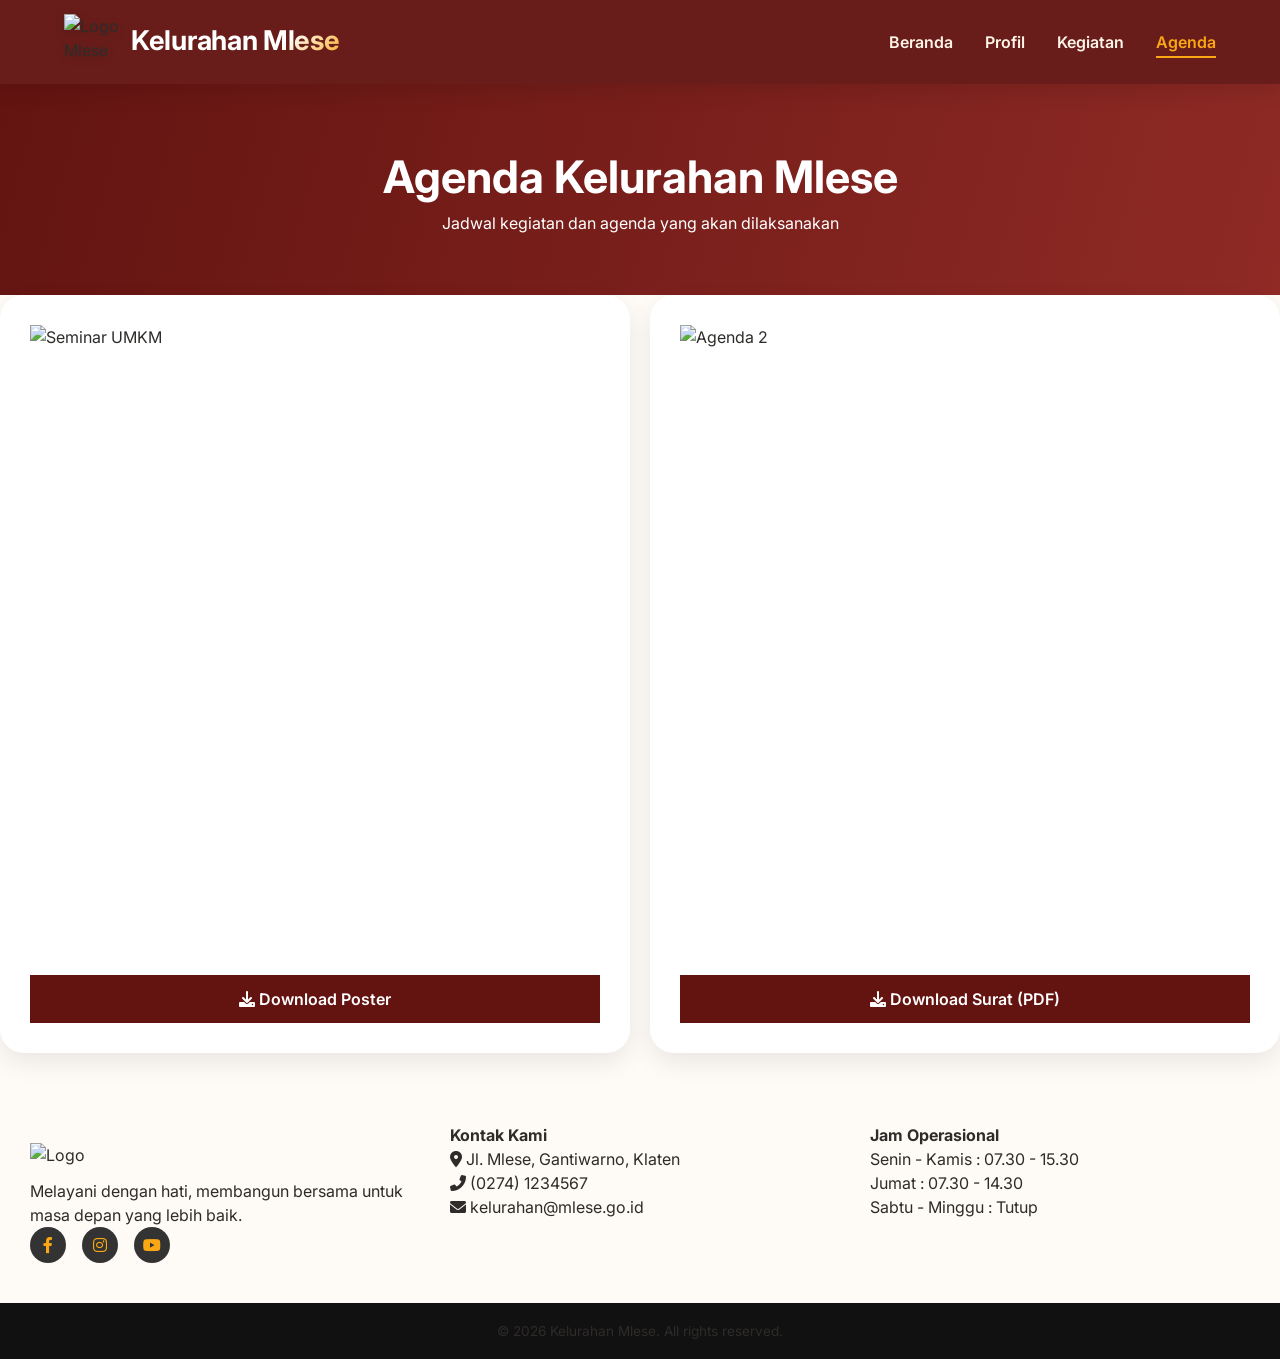
==== agenda.html @ a51179dd "Add files via upload" ====
<!DOCTYPE html>
<html lang="id">
<head>
    <meta charset="UTF-8">
    <meta name="viewport" content="width=device-width, initial-scale=1.0">
    <title>Agenda Kelurahan Mlese</title>

    <link href="https://fonts.googleapis.com/css2?family=Inter:opsz,wght@14..32,300;14..32,400;14..32,600;14..32,700&display=swap" rel="stylesheet">

    <link rel="stylesheet" href="https://cdnjs.cloudflare.com/ajax/libs/font-awesome/6.0.0-beta3/css/all.min.css">

    <link rel="stylesheet" href="style.css">
</head>
<body>

    <!-- HEADER -->
    <header class="modern-header">

        <div class="logo">
            <img src="gambar/logo-mlese.png" alt="Logo Mlese">
            <h2>Kelurahan Mlese</h2>
        </div>

        <nav>
            <a href="index.html" class="nav-link">Beranda</a>
            <a href="profil.html" class="nav-link">Profil</a>
            <a href="kegiatan.html" class="nav-link">Kegiatan</a>
            <a href="agenda.html" class="nav-link active">Agenda</a>
        </nav>

        <div class="hamburger" id="hamburger">
            <i class="fas fa-bars"></i>
        </div>

    </header>

    <!-- JUDUL HALAMAN -->
    <section class="page-title kegiatan-title">

        <div class="container">
            <h1>Agenda Kelurahan Mlese</h1>
            <p>Jadwal kegiatan dan agenda yang akan dilaksanakan</p>
        </div>

    </section>
    <div class="galeri-poster">

        <div class="poster">
            <img src="gambar/seminar.png" alt="Seminar UMKM">

            <a href="gambar/seminar.png" download="Poster_Seminar_UMKM.png" class="download-btn">
                <i class="fas fa-download"></i> Download Poster
            </a>
        </div>

        <div class="poster">
            <img src="gambar/pemberitahuan.png" alt="Agenda 2">

            <a href="surat/pemberitahuan.pdf" download="Surat_Pemberitahuan_Agenda.pdf" class="download-btn">
                <i class="fas fa-download"></i> Download Surat (PDF)
            </a>
        </div>

    </div>

    <!-- FOOTER -->
    <footer class="modern-footer">

        <div class="footer-container">

            <div class="footer-col">

                <img src="gambar/logo-mlese.png" alt="Logo" class="footer-logo">

                <p>
                    Melayani dengan hati, membangun bersama
                    untuk masa depan yang lebih baik.
                </p>

                <div class="social-icons">
                    <a href="#"><i class="fab fa-facebook-f"></i></a>
                    <a href="#"><i class="fab fa-instagram"></i></a>
                    <a href="#"><i class="fab fa-youtube"></i></a>
                </div>

            </div>

            <div class="footer-col">

                <h4>Kontak Kami</h4>

                <p>
                    <i class="fas fa-map-marker-alt"></i>
                    Jl. Mlese, Gantiwarno, Klaten
                </p>

                <p>
                    <i class="fas fa-phone-alt"></i>
                    (0274) 1234567
                </p>

                <p>
                    <i class="fas fa-envelope"></i>
                    kelurahan@mlese.go.id
                </p>

            </div>

            <div class="footer-col">

                <h4>Jam Operasional</h4>

                <p>Senin - Kamis : 07.30 - 15.30</p>
                <p>Jumat : 07.30 - 14.30</p>
                <p>Sabtu - Minggu : Tutup</p>

            </div>

        </div>

        <div class="footer-bottom">
            <p>
                &copy; <span id="currentYear"></span>
                Kelurahan Mlese. All rights reserved.
            </p>
        </div>

    </footer>

    <script src="script.js"></script>

</body>
</html>
---- style.css ----
/* RESET MODERN & VARIABLES */
* {
    margin: 0;
    padding: 0;
    box-sizing: border-box;
}

:root {
    --primary-dark: #631411;
    --primary-hover: #821c18;
    --accent-gold: #FAA716;
    --accent-gold-light: #ffc44a;
    --bg-soft: #fefaf5;
    --gray-light: #f5f0ea;
    --text-dark: #2e2c2a;
    --shadow-sm: 0 12px 30px rgba(0,0,0,0.05);
    --shadow-md: 0 20px 35px -12px rgba(0,0,0,0.1);
    --transition-smooth: all 0.3s cubic-bezier(0.25, 0.46, 0.45, 0.94);
}

body {
    font-family: 'Inter', sans-serif;
    background: var(--bg-soft);
    color: var(--text-dark);
    line-height: 1.5;
    overflow-x: hidden;
}

.container {
    max-width: 1280px;
    margin: 0 auto;
    padding: 0 24px;
}

/* SMOOTH SCROLL */
html {
    scroll-behavior: smooth;
}

/* HEADER MODERN */
.modern-header {
    background: rgba(99,20,17,0.96);
    backdrop-filter: blur(2px);
    padding: 0.9rem 5%;
    display: flex;
    justify-content: space-between;
    align-items: center;
    position: sticky;
    top: 0;
    z-index: 1000;
    box-shadow: 0 8px 20px rgba(0,0,0,0.1);
    transition: var(--transition-smooth);
}

.logo {
    display: flex;
    align-items: center;
    gap: 12px;
}

.logo img {
    width: 55px;
    height: 55px;
    object-fit: contain;
    filter: drop-shadow(0 2px 4px rgba(0,0,0,0.2));
}

.logo h2 {
    color: white;
    font-size: 1.7rem;
    font-weight: 700;
    letter-spacing: -0.3px;
    background: linear-gradient(135deg, #fff 70%, #FAA716);
    background-clip: text;
    -webkit-background-clip: text;
    -webkit-text-fill-color: transparent;
    text-shadow: none;
}

nav a {
    color: #fef5e6;
    text-decoration: none;
    margin-left: 28px;
    font-weight: 600;
    transition: var(--transition-smooth);
    position: relative;
    padding-bottom: 6px;
}

nav a:after {
    content: '';
    position: absolute;
    width: 0%;
    height: 2px;
    background: var(--accent-gold);
    bottom: 0;
    left: 0;
    transition: 0.25s ease;
}

nav a:hover:after, nav a.active:after {
    width: 100%;
}

nav a:hover, nav a.active {
    color: var(--accent-gold);
}

.hamburger {
    display: none;
    font-size: 28px;
    color: white;
    cursor: pointer;
}

/* HERO MODERN */
.hero {
    position: relative;
    height: 85vh;
    min-height: 550px;
    overflow: hidden;
}

.hero-bg {
    width: 100%;
    height: 100%;
    object-fit: cover;
    animation: zoomSlow 20s ease infinite;
}

.hero-overlay {
    position: absolute;
    top: 0;
    left: 0;
    width: 100%;
    height: 100%;
    background: linear-gradient(135deg, rgba(99,20,17,0.7) 0%, rgba(0,0,0,0.4) 100%);
    z-index: 1;
}

.hero-text {
    position: absolute;
    top: 50%;
    left: 50%;
    transform: translate(-50%, -50%);
    text-align: center;
    z-index: 2;
    width: 90%;
    color: white;
}

.hero-text h1 {
    font-size: 4rem;
    font-weight: 800;
    letter-spacing: -1px;
    text-shadow: 0 5px 18px rgba(0,0,0,0.3);
    margin-bottom: 16px;
}

.hero-text p {
    font-size: 1.3rem;
    margin-bottom: 28px;
    font-weight: 500;
}

.btn-primary {
    background: var(--accent-gold);
    border: none;
    padding: 14px 34px;
    font-size: 1rem;
    font-weight: 700;
    border-radius: 50px;
    color: var(--primary-dark);
    cursor: pointer;
    transition: 0.25s;
    box-shadow: 0 6px 14px rgba(0,0,0,0.2);
    display: inline-flex;
    align-items: center;
    gap: 10px;
}

.btn-primary:hover {
    background: #ffb82e;
    transform: translateY(-3px);
    box-shadow: 0 12px 20px rgba(0,0,0,0.2);
}

/* Animations */
@keyframes zoomSlow {
    0% { transform: scale(1); }
    100% { transform: scale(1.08); }
}

.animate-hero {
    animation: fadeUp 0.8s ease-out forwards;
}

@keyframes fadeUp {
    from { opacity: 0; transform: translate(-50%, 40%); }
    to { opacity: 1; transform: translate(-50%, -50%); }
}

/* SCROLL REVEAL */
.scroll-reveal {
    opacity: 0;
    transform: translateY(35px);
    transition: opacity 0.7s ease, transform 0.7s ease;
}

.scroll-reveal.revealed {
    opacity: 1;
    transform: translateY(0);
}

/* SAMBUTAN & SECTION */
.sambutan {
    text-align: center;
    background: white;
    padding: 70px 10%;
    box-shadow: var(--shadow-sm);
}

.sambutan h2 {
    color: var(--primary-dark);
    font-size: 2.3rem;
    margin-bottom: 18px;
}

.accent-border {
    position: relative;
    display: inline-block;
}

.accent-border:after {
    content: '';
    position: absolute;
    bottom: -8px;
    left: 0;
    width: 60px;
    height: 3px;
    background: var(--accent-gold);
    border-radius: 4px;
}

.sambutan p {
    max-width: 800px;
    margin: 20px auto 0;
    font-size: 1.1rem;
    color: #4a4a4a;
}

/* LAYANAN GRID MODERN */
.layanan-modern {
    background: var(--gray-light);
    padding: 70px 5%;
}

.section-header {
    text-align: center;
    margin-bottom: 48px;
}

.section-header h3 {
    font-size: 2rem;
    color: var(--primary-dark);
    font-weight: 700;
}

.layanan-grid {
    display: flex;
    gap: 30px;
    justify-content: center;
    flex-wrap: wrap;
}

.layanan-card {
    background: white;
    padding: 32px 28px;
    border-radius: 28px;
    text-align: center;
    flex: 1;
    min-width: 240px;
    transition: var(--transition-smooth);
    box-shadow: var(--shadow-sm);
    border-bottom: 4px solid transparent;
}

.layanan-card:hover {
    transform: translateY(-8px);
    border-bottom-color: var(--accent-gold);
    box-shadow: var(--shadow-md);
}

.card-icon {
    font-size: 3rem;
    color: var(--accent-gold);
    margin-bottom: 20px;
}

.layanan-card h4 {
    font-size: 1.4rem;
    margin-bottom: 12px;
}

/* PROFIL PAGE */
.page-title {
    background: linear-gradient(105deg, #631411 0%, #8f2a25 100%);
    color: white;
    padding: 60px 0;
    text-align: center;
}

.page-title h1 {
    font-size: 2.8rem;
    font-weight: 700;
}

.profil-section {
    padding: 70px 0;
}

.profil-card-modern {
    display: flex;
    gap: 48px;
    background: white;
    border-radius: 32px;
    overflow: hidden;
    box-shadow: var(--shadow-md);
    padding: 32px;
    flex-wrap: wrap;
}

.profil-img-wrapper {
    flex: 1.2;
    min-width: 240px;
}

.profil-img-wrapper img {
    width: 100%;
    border-radius: 24px;
    object-fit: cover;
    box-shadow: 0 10px 20px rgba(0,0,0,0.1);
}

.img-caption {
    text-align: center;
    margin-top: 10px;
    font-weight: 600;
    color: var(--primary-dark);
}

.profil-detail {
    flex: 2;
}

.profil-detail h3 {
    font-size: 1.8rem;
    color: var(--primary-dark);
    margin-bottom: 18px;
}

.visi-misi {
    margin-top: 30px;
    display: flex;
    gap: 25px;
    flex-wrap: wrap;
}

.vm-card {
    background: #fef3e4;
    padding: 20px;
    border-radius: 20px;
    flex: 1;
}

.vm-card h4 i {
    color: var(--accent-gold);
    margin-right: 8px;
}

.vm-card ul {
    list-style: none;
    margin-top: 12px;
}

.vm-card ul li {
    margin-bottom: 10px;
    display: flex;
    align-items: center;
    gap: 8px;
}

.nilai-budaya {
    background: white;
    padding: 50px 0;
}

.nilai-grid {
    display: flex;
    gap: 30px;
    justify-content: center;
    text-align: center;
}

.nilai-item i {
    font-size: 2.8rem;
    color: var(--accent-gold);
}

/* KEGIATAN MODERN */
.kegiatan-modern {
    padding: 70px 0;
}

.galeri-grid {
    display: flex;
    gap: 32px;
    justify-content: center;
    flex-wrap: wrap;
}

.foto-card {
    width: 340px;
    background: white;
    border-radius: 28px;
    overflow: hidden;
    transition: all 0.35s ease;
    box-shadow: 0 15px 25px -10px rgba(0,0,0,0.08);
}

.foto-card:hover {
    transform: translateY(-12px);
    box-shadow: 0 25px 35px -12px rgba(0,0,0,0.2);
}

.foto-img {
    position: relative;
    overflow: hidden;
    height: 240px;
}

.foto-img img {
    width: 100%;
    height: 100%;
    object-fit: cover;
    transition: transform 0.5s;
}

.foto-card:hover .foto-img img {
    transform: scale(1.05);
}

.overlay-icon {
    position: absolute;
    top: 0;
    left: 0;
    width: 100%;
    height: 100%;
    background: rgba(99,20,17,0.4);
    display: flex;
    align-items: center;
    justify-content: center;
    opacity: 0;
    transition: 0.3s;
    color: white;
    font-size: 2rem;
}

.foto-card:hover .overlay-icon {
    opacity: 1;
}

.foto-caption {
    padding: 20px;
}

.foto-caption h4 {
    font-size: 1.3rem;
    color: var(--primary-dark);
}

.tanggal {
    display: inline-block;
    margin-top: 12px;
    font-size: 0.8rem;
    color: #777;
}

.more-kegiatan {
    text-align: center;
    margin-top: 50px;
    background: #f0e8de;
    padding: 20px;
    border-radius: 60px;
}

/* FOOTER MODERN */
.modern-footer{
    margin-top:70px;
}

.footer-container {
    max-width: 1280px;
    margin: 0 auto;
    display: flex;
    flex-wrap: wrap;
    justify-content: space-between;
    gap: 40px;
    padding: 0 30px 40px;
}

.footer-col {
    flex: 1;
    min-width: 200px;
}

.footer-logo {
    width: 60px;
    margin-bottom: 12px;
    margin-top:20px;
}

.social-icons a {
    display: inline-block;
    background: #333;
    color: #FAA716;
    margin-right: 12px;
    width: 36px;
    height: 36px;
    border-radius: 50%;
    text-align: center;
    line-height: 36px;
    transition: 0.2s;
}

.social-icons a:hover {
    background: #FAA716;
    color: #1c1c1c;
}

.footer-bottom {
    background: #111;
    text-align: center;
    padding: 18px;
    font-size: 0.85rem;
}

/* RESPONSIVE */
@media (max-width: 850px) {
    .modern-header nav {
        display: none;
    }
    .hamburger {
        display: block;
    }
    .hero-text h1 {
        font-size: 2.5rem;
    }
    .layanan-grid, .nilai-grid {
        flex-direction: column;
        align-items: center;
    }
    .profil-card-modern {
        flex-direction: column;
    }
    .galeri-grid {
        gap: 20px;
    }
}

/* Responsive nav show with JS (simple) */
@media (max-width: 850px) {
    .modern-header nav.show {
        display: flex;
        flex-direction: column;
        position: absolute;
        top: 80px;
        left: 0;
        background: #631411;
        width: 100%;
        padding: 20px;
        gap: 15px;
        text-align: center;
        backdrop-filter: blur(10px);
        z-index: 999;
    }
    .modern-header nav.show a {
        margin: 6px 0;
    }
}
/* =========================
   POSTER KEGIATAN
========================= */

.poster-section{
    width:100%;
    padding:40px 20px;
}

.poster-title{
    text-align:center;
    font-size:2rem;
    color:#631411;
    margin-bottom:30px;
    font-weight:700;
}

.galeri-poster{
    width:100%;
    display:flex;
    justify-content:space-between;
    gap:20px;
}

.poster{
    flex:1;
    background:white;
    border-radius:24px;
    overflow:hidden;
    box-shadow:0 10px 25px rgba(0,0,0,0.08);
    transition:0.3s;
    padding:30px;
}

.poster:hover{
    transform:translateY(-10px);
    box-shadow:0 20px 35px rgba(0,0,0,0.15);
}

.poster img{
    width:100%;
    height:650px;
    object-fit:cover;
    display:block;
}

/* HP */
@media (max-width:850px){

    .galeri-poster{
        flex-direction:column;
    }

    .poster{
        width:100%;
    }

    .poster img{
        height:auto;
    }

}
/* SURAT DOWNLOAD */

.surat-list{
    margin-top:20px;
    display:flex;
    flex-direction:column;
    gap:10px;
}

.surat-btn{
    background:#FAA716;
    color:#631411;
    text-decoration:none;
    padding:12px;
    border-radius:10px;
    font-weight:600;
    transition:0.3s;
}

.surat-btn:hover{
    background:#631411;
    color:white;
}

/* PROGRAM */

.program-section{
    padding:60px 5%;
}

.program-card{
    display:flex;
    gap:30px;
    background:white;
    border-radius:25px;
    overflow:hidden;
    box-shadow:0 10px 25px rgba(0,0,0,0.08);
}

.program-card img{
    width:500px;
    height:400px;
    object-fit:cover;
}

.program-text{
    padding:30px;
    display:flex;
    flex-direction:column;
    justify-content:center;
}

.program-text h2{
    color:#631411;
    margin-bottom:15px;
}

@media(max-width:850px){

    .program-card{
        flex-direction:column;
    }

    .program-card img{
        width:100%;
    }

}
/* ADMINISTRASI CEPAT */

.surat-list{
    margin-top:20px;
    display:flex;
    justify-content:center;
    gap:15px;
    flex-wrap:wrap;
}

.surat-btn{
    background:#FAA716;
    color:#631411;
    text-decoration:none;
    padding:12px 20px;
    border-radius:10px;
    font-weight:bold;
    transition:0.3s;
}

.surat-btn:hover{
    background:#631411;
    color:white;
}

/* UMKM & LINGKUNGAN */

.program-grid{
    display:flex;
    gap:30px;
    margin-top:40px;
}

.program-card{
    flex:1;
    background:white;
    border-radius:25px;
    overflow:hidden;
    box-shadow:0 5px 15px rgba(0,0,0,0.08);
}

.program-card img{
    width: 250px;;
    height:300px;
    object-fit:cover;
}

.program-content{
    padding:25px;
}

.program-content h2{
    color:#631411;
    margin-bottom:10px;
}

@media(max-width:850px){

    .program-grid{
        flex-direction:column;
    }

}
/* ===================================
   PROFIL BACKGROUND KANTOR DESA
=================================== */

.profil-section{
    position: relative;
    padding: 80px 0;

    background-image:
    linear-gradient(
        rgba(255,255,255,0.45),
        rgba(255,255,255,0.45)
    ),
    url("gambar/kantor-desa..png");

    background-size: cover;
    background-position: center;
    background-repeat: no-repeat;
    background-attachment: fixed;

    overflow: hidden;
}

/* Card utama */

.profil-card-modern{
    position: relative;
    z-index: 2;

    background: rgba(255,255,255,0.72);

    backdrop-filter: blur(12px);
    -webkit-backdrop-filter: blur(12px);

    border: 1px solid rgba(255,255,255,0.4);

    border-radius: 30px;

    box-shadow:
    0 10px 40px rgba(0,0,0,0.15);
}

/* Card visi misi */

.vm-card{
    background: rgba(255,255,255,0.55);

    backdrop-filter: blur(8px);
    -webkit-backdrop-filter: blur(8px);

    border: 1px solid rgba(255,255,255,0.3);

    transition: 0.3s ease;
}

.vm-card:hover{
    transform: translateY(-5px);

    background: rgba(255,255,255,0.7);
}

/* Gambar struktur desa */

.profil-img-wrapper img{
    border-radius: 20px;

    box-shadow:
    0 15px 35px rgba(0,0,0,0.2);
}

/* Judul sambutan */

.profil-detail h3{
    color: #631411;
    font-size: 2rem;
    margin-bottom: 20px;
}

/* Caption gambar */

.img-caption{
    margin-top: 15px;
    text-align: center;
    font-weight: 700;
    color: #631411;
}

/* Responsive */

@media(max-width:850px){

    .profil-section{
        background-attachment: scroll;
    }

    .profil-card-modern{
        padding: 20px;
    }
}
.download-btn {
    display: block;
    text-align: center;
    background: #631411;
    color: white;
    text-decoration: none;
    padding: 12px;
    font-weight: 600;
    transition: 0.3s;
}

    .download-btn:hover {
        background: #FAA716;
        color: #631411;
    }
/* =========================
   KELUHAN MASYARAKAT
========================= */

.keluhan-section {
    padding: 70px 5%;
    background: #f8f3ee;
}

.keluhan-box {
    max-width: 800px;
    margin: auto;
    background: #ffffff;
    padding: 40px;
    text-align: center;
    border-radius: 25px;
    box-shadow: 0 10px 25px rgba(0,0,0,0.08);
}

.keluhan-icon {
    font-size: 55px;
    color: #25D366;
    margin-bottom: 20px;
}

.keluhan-box h2 {
    color: #631411;
    margin-bottom: 15px;
}

.keluhan-box p {
    color: #555;
    margin-bottom: 25px;
    line-height: 1.7;
}

.wa-keluhan-btn {
    display: inline-block;
    background: #25D366;
    color: white;
    text-decoration: none;
    padding: 15px 30px;
    border-radius: 50px;
    font-weight: 600;
    transition: all 0.3s ease;
}

    .wa-keluhan-btn:hover {
        transform: translateY(-3px);
        box-shadow: 0 8px 20px rgba(37,211,102,0.3);
    }
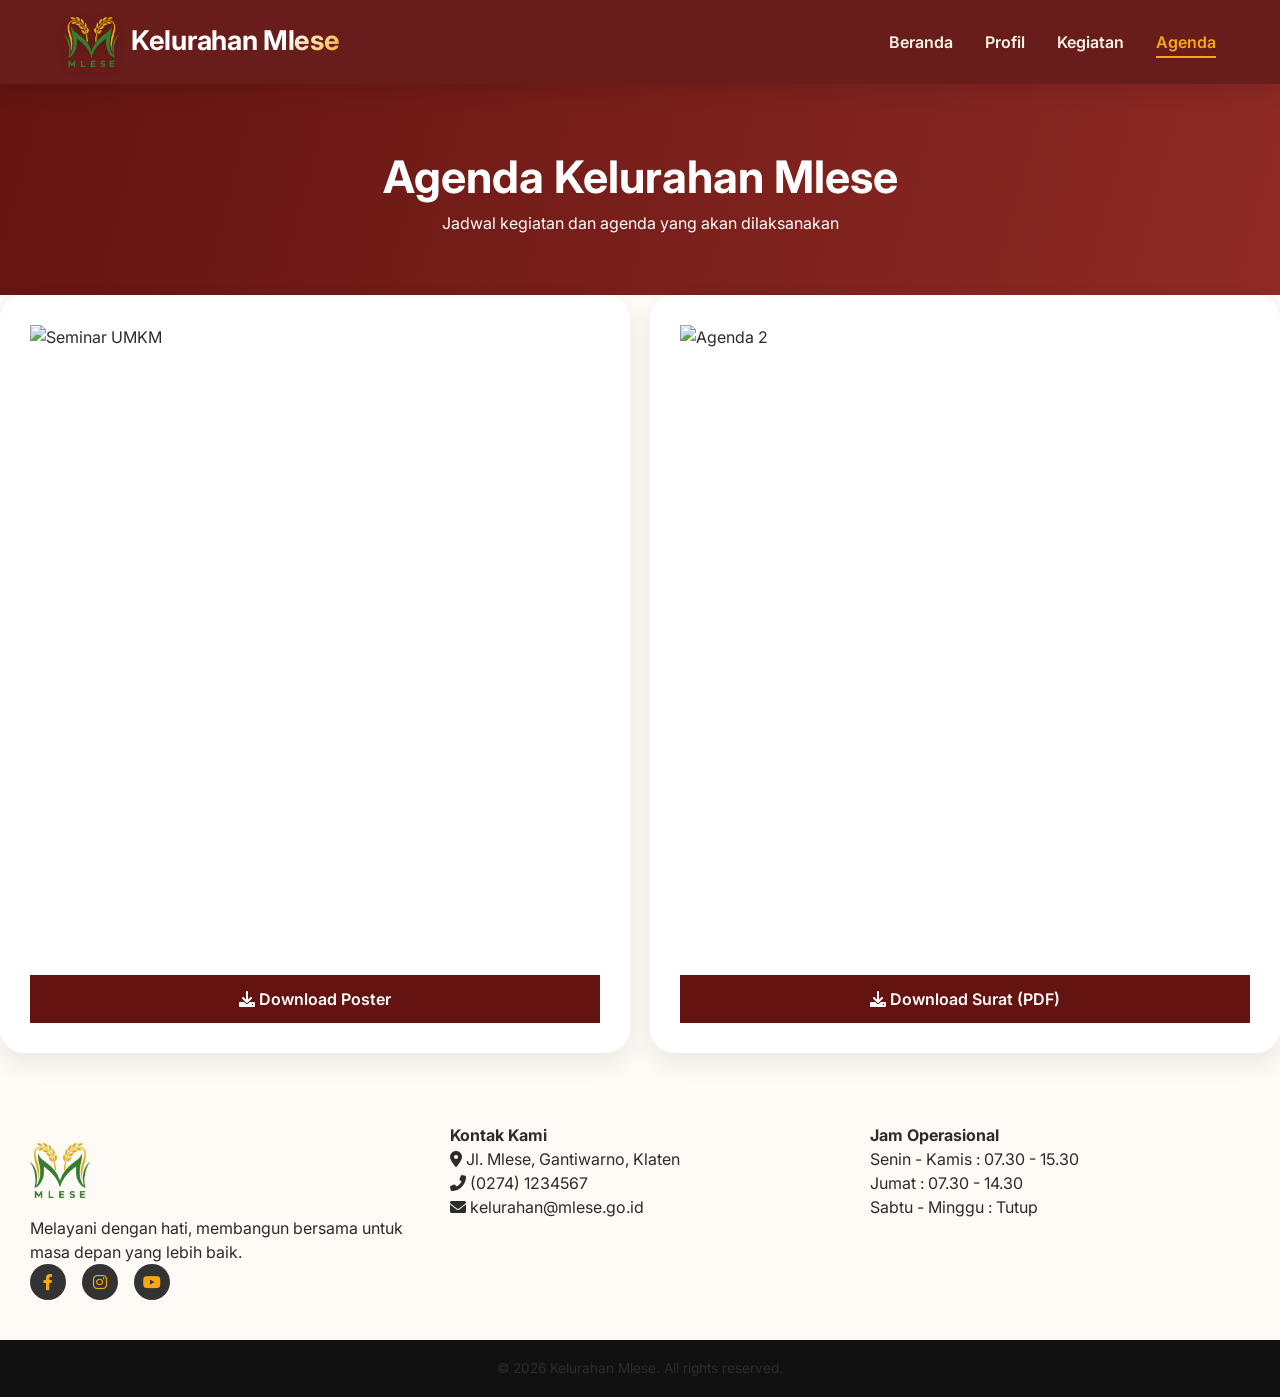
==== commit 60d69609: "Update agenda.html" ====
--- a/agenda.html
+++ b/agenda.html
@@ -4,6 +4,7 @@
     <meta charset="UTF-8">
     <meta name="viewport" content="width=device-width, initial-scale=1.0">
     <title>Agenda Kelurahan Mlese</title>
+    <link rel="icon" type="image/png" href="logo-mlese.png">
 
     <link href="https://fonts.googleapis.com/css2?family=Inter:opsz,wght@14..32,300;14..32,400;14..32,600;14..32,700&display=swap" rel="stylesheet">
 
@@ -17,7 +18,7 @@
     <header class="modern-header">
 
         <div class="logo">
-            <img src="gambar/logo-mlese.png" alt="Logo Mlese">
+            <img src="logo-mlese.png" alt="Logo Mlese">
             <h2>Kelurahan Mlese</h2>
         </div>
 
@@ -46,9 +47,9 @@
     <div class="galeri-poster">
 
         <div class="poster">
-            <img src="gambar/seminar.png" alt="Seminar UMKM">
+            <img src="seminar.png" alt="Seminar UMKM">
 
-            <a href="gambar/seminar.png" download="Poster_Seminar_UMKM.png" class="download-btn">
+            <a href="seminar.png" download="Poster_Seminar_UMKM.png" class="download-btn">
                 <i class="fas fa-download"></i> Download Poster
             </a>
         </div>
@@ -56,7 +57,7 @@
         <div class="poster">
             <img src="gambar/pemberitahuan.png" alt="Agenda 2">
 
-            <a href="surat/pemberitahuan.pdf" download="Surat_Pemberitahuan_Agenda.pdf" class="download-btn">
+            <a href="pemberitahuan.pdf" download="Surat_Pemberitahuan_Agenda.pdf" class="download-btn">
                 <i class="fas fa-download"></i> Download Surat (PDF)
             </a>
         </div>
@@ -70,7 +71,7 @@
 
             <div class="footer-col">
 
-                <img src="gambar/logo-mlese.png" alt="Logo" class="footer-logo">
+                <img src="logo-mlese.png" alt="Logo" class="footer-logo">
 
                 <p>
                     Melayani dengan hati, membangun bersama
@@ -130,4 +131,4 @@
     <script src="script.js"></script>
 
 </body>
-</html>+</html>
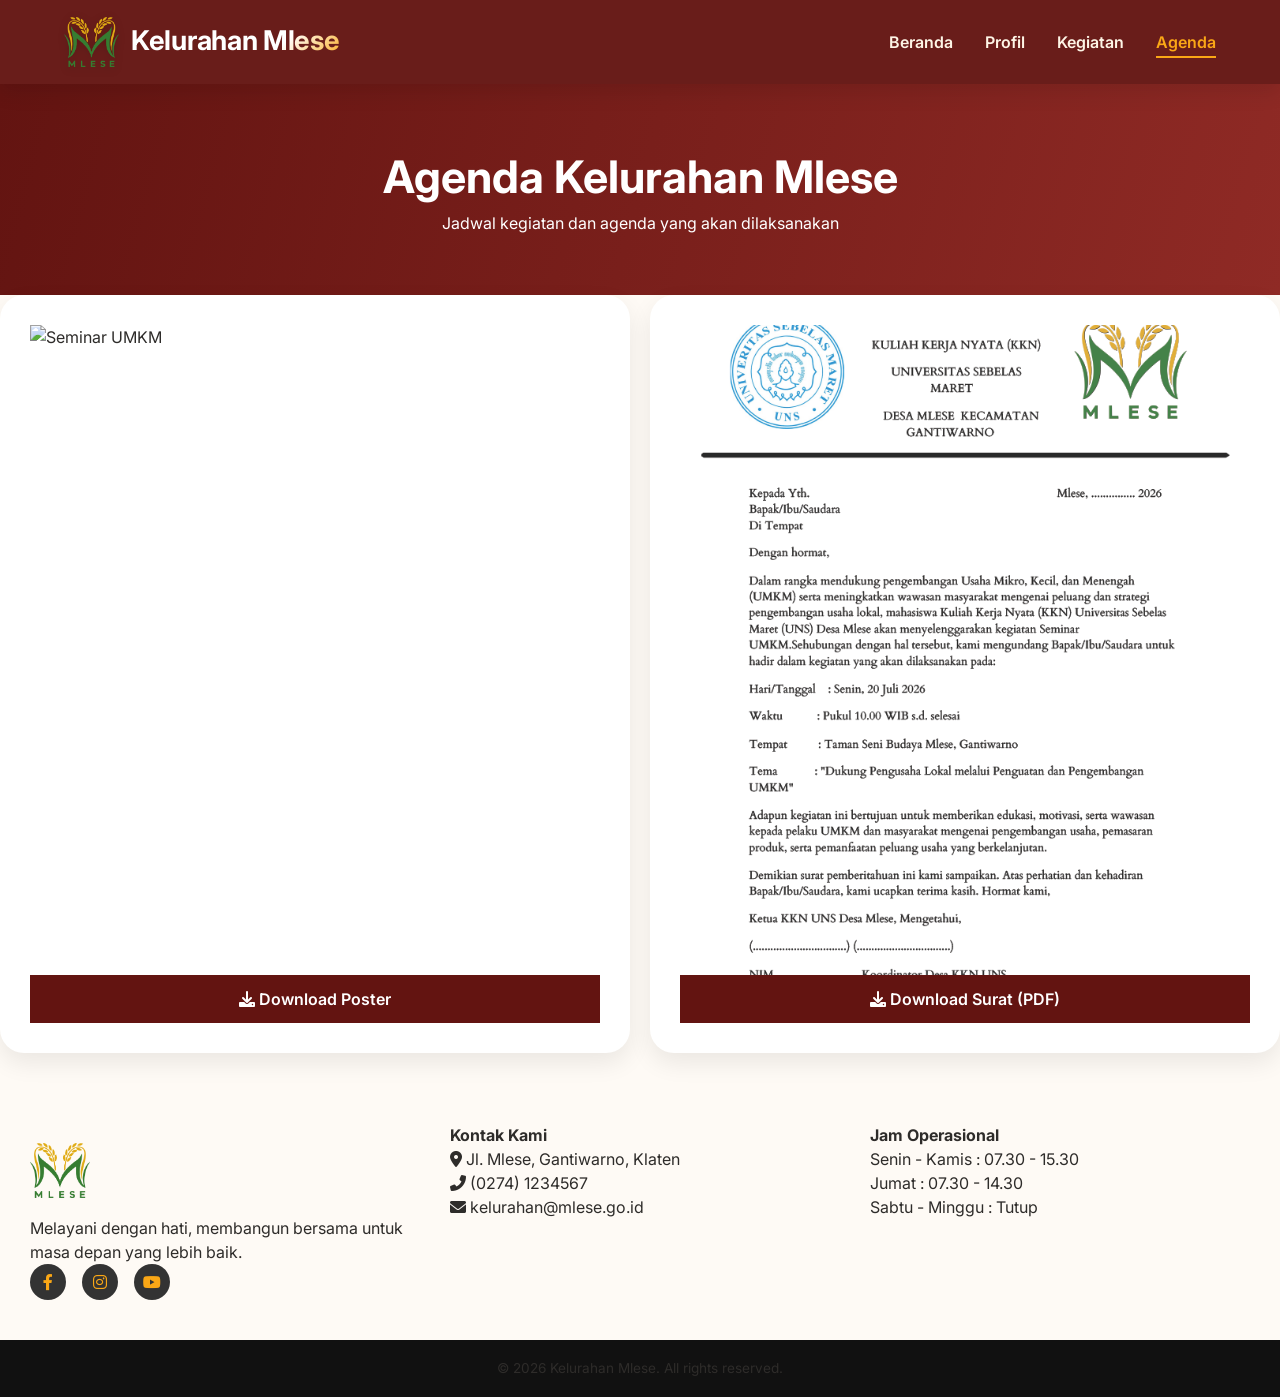
==== commit 8ca79a04: "Update agenda.html" ====
--- a/agenda.html
+++ b/agenda.html
@@ -55,7 +55,7 @@
         </div>
 
         <div class="poster">
-            <img src="gambar/pemberitahuan.png" alt="Agenda 2">
+            <img src="pemberitahuan.png" alt="Agenda 2">
 
             <a href="pemberitahuan.pdf" download="Surat_Pemberitahuan_Agenda.pdf" class="download-btn">
                 <i class="fas fa-download"></i> Download Surat (PDF)
